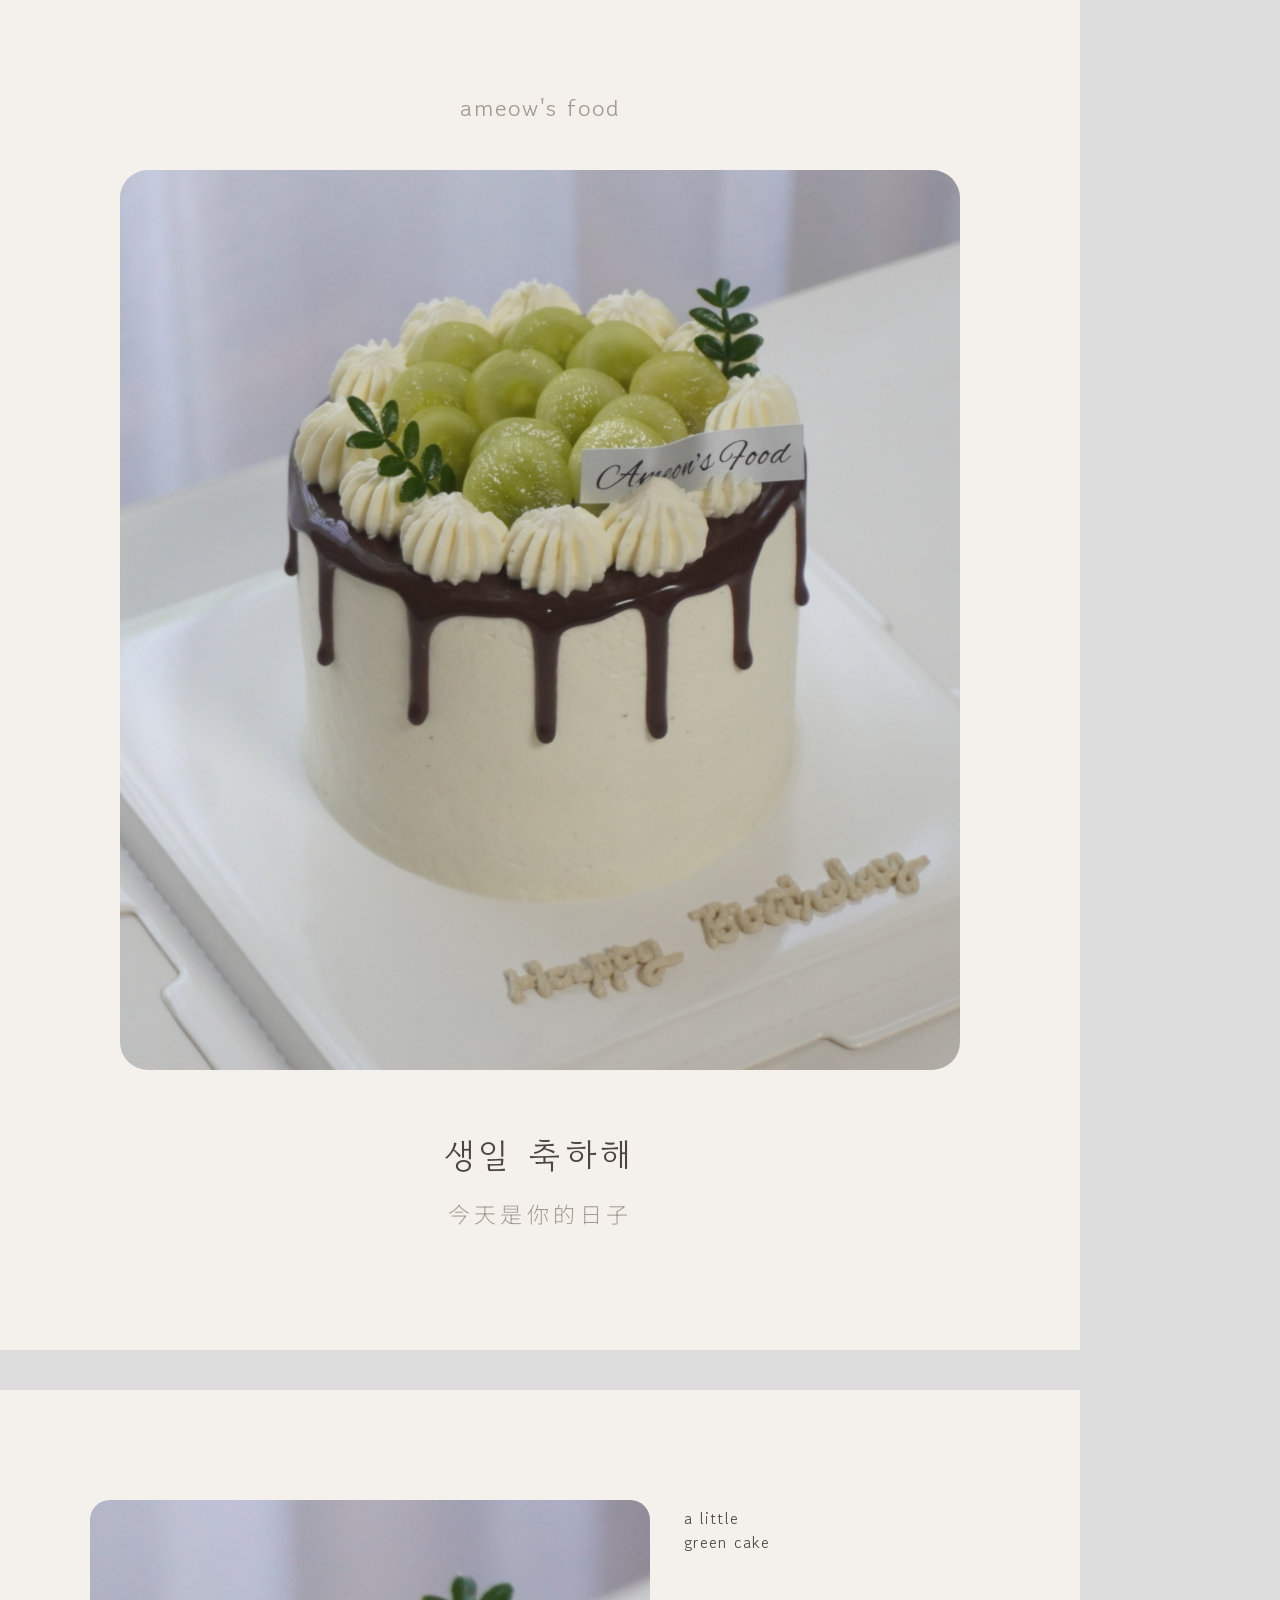
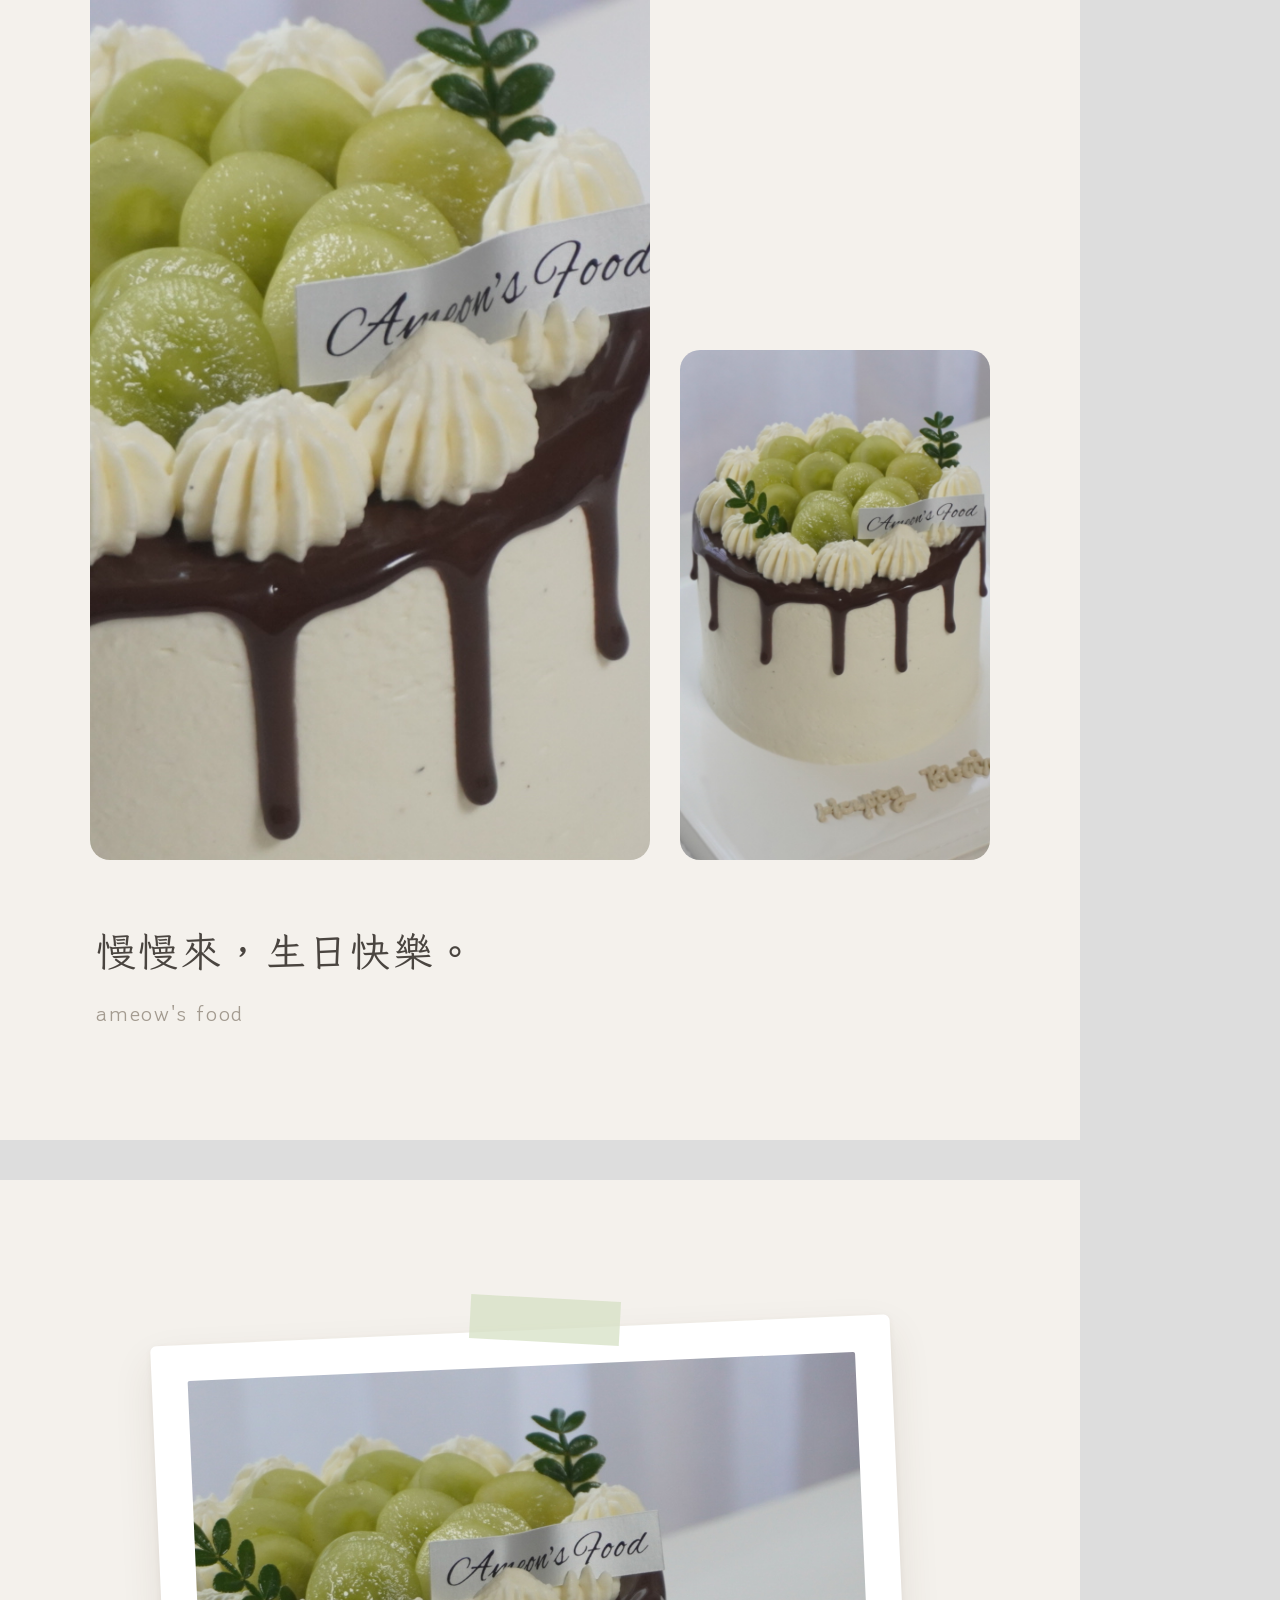
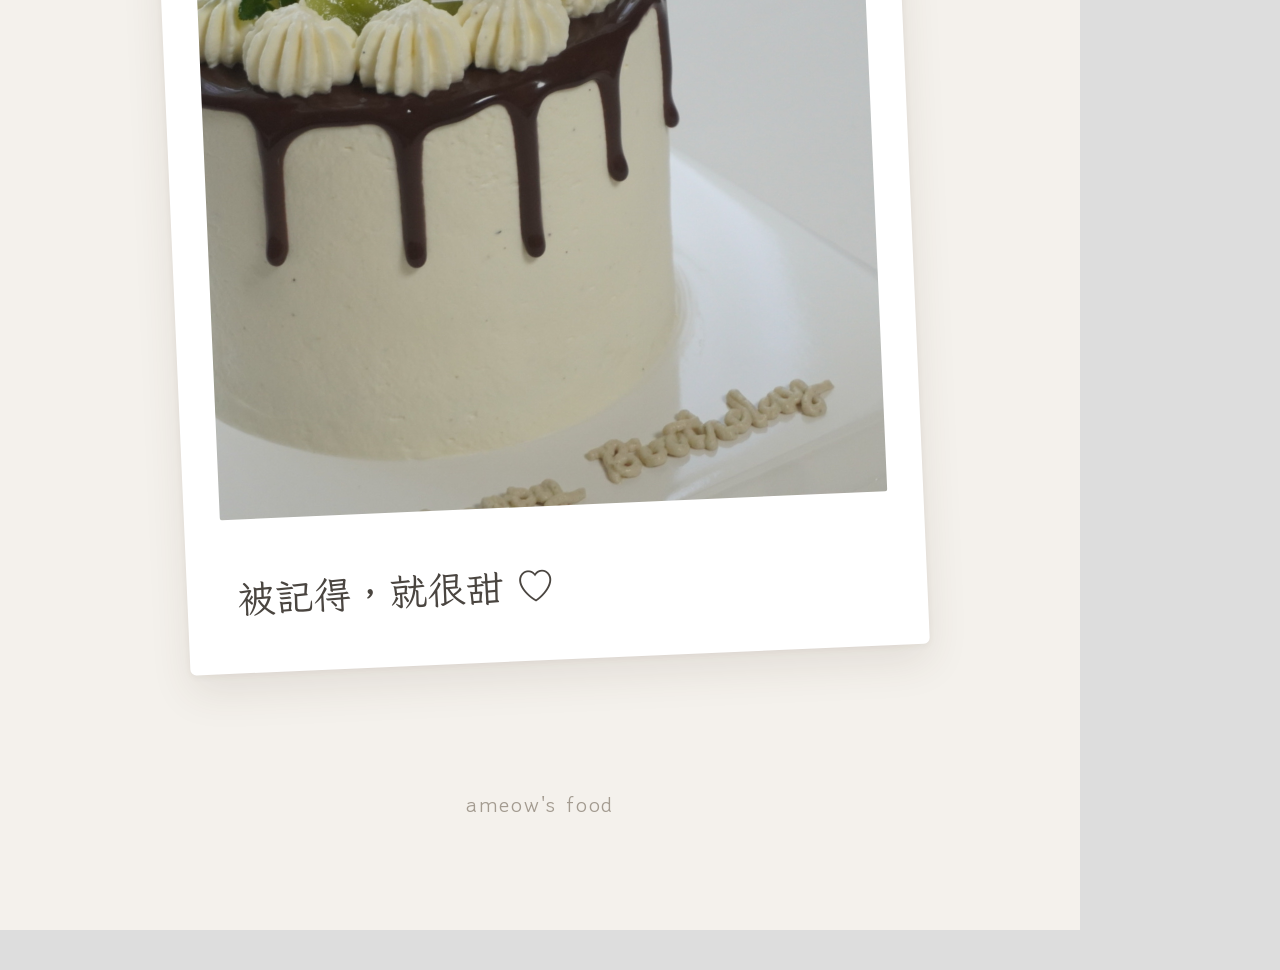
==== promo/src/posters-kr.html @ e51316c1 "新增韓系版宣傳圖三款（圓角大圖、雙圖拼貼、拍立得） Co-Authored-By: Claude Opus 5.5 <noreply@anthropic.com> Claude-Session: ht" ====
<!doctype html>
<html lang="zh-Hant">
<head>
<meta charset="utf-8">
<link href="fonts-kr.css" rel="stylesheet">
<style>
  :root {
    --bg: #f4f1ec;
    --ink: #4a4540;
    --soft: #a39b90;
  }
  * { margin: 0; padding: 0; box-sizing: border-box; }
  body { background: #ddd; font-family: "Noto Sans TC", sans-serif; font-weight: 300; color: var(--ink); }
  .poster { width: 1080px; height: 1350px; background: var(--bg); position: relative; overflow: hidden; margin-bottom: 40px; }
  .photo { position: absolute; background-size: cover; background-position: center; }
  .kr { font-family: "Gowun Dodum", sans-serif; }
  .en { font-family: "Gowun Dodum", sans-serif; letter-spacing: .08em; text-transform: lowercase; }
  .hand { font-family: "LXGW WenKai TC", serif; }

  /* ---------- 01：圓角大圖＋底部小字 ---------- */
  #k1 .top { position: absolute; top: 90px; left: 0; right: 0; text-align: center; font-size: 24px; color: var(--soft); }
  #k1 .photo { left: 120px; top: 170px; width: 840px; height: 900px; border-radius: 28px;
    background-image: url(cake-1.jpg); background-position: 50% 42%; }
  #k1 .cap { position: absolute; top: 1130px; left: 0; right: 0; text-align: center; }
  #k1 .cap .kr { font-size: 34px; letter-spacing: .12em; }
  #k1 .cap .zh { margin-top: 18px; font-size: 22px; color: var(--soft); letter-spacing: .2em; }

  /* ---------- 02：雙圖拼貼 ---------- */
  #k2 .a { left: 90px; top: 110px; width: 560px; height: 960px; border-radius: 20px;
    background-image: url(cake-3.jpg); background-position: 40% 50%; }
  #k2 .b { left: 680px; top: 560px; width: 310px; height: 510px; border-radius: 20px;
    background-image: url(cake-1.jpg); background-position: 50% 45%; }
  #k2 .side { position: absolute; left: 684px; top: 116px; }
  #k2 .side .en { font-size: 22px; color: var(--soft); line-height: 1.8; }
  #k2 .cap { position: absolute; left: 96px; top: 1135px; }
  #k2 .cap .hand { font-size: 40px; letter-spacing: .06em; }
  #k2 .cap .en { margin-top: 20px; font-size: 22px; color: var(--soft); }

  /* ---------- 03：拍立得 ---------- */
  #k3 .card { position: absolute; left: 170px; top: 150px; width: 740px; height: 930px; background: #fff;
    border-radius: 6px; transform: rotate(-2.5deg); box-shadow: 0 18px 40px rgba(80,60,40,.10), 0 2px 6px rgba(80,60,40,.06); }
  #k3 .card .photo { left: 36px; top: 36px; right: 36px; height: 740px; border-radius: 2px;
    background-image: url(cake-2.jpg); background-position: 40% 50%; }
  #k3 .card .hand { position: absolute; left: 50px; bottom: 50px; font-size: 38px; color: var(--ink); }
  #k3 .tape { position: absolute; left: 470px; top: 118px; width: 150px; height: 44px; background: rgba(214,224,196,.75); transform: rotate(3deg); }
  #k3 .foot { position: absolute; left: 0; right: 0; bottom: 110px; text-align: center; font-size: 22px; color: var(--soft); }
</style>
</head>
<body>

<section class="poster" id="k1">
  <div class="top en">ameow's food</div>
  <div class="photo"></div>
  <div class="cap">
    <div class="kr">생일 축하해</div>
    <div class="zh">今天是你的日子</div>
  </div>
</section>

<section class="poster" id="k2">
  <div class="photo a"></div>
  <div class="photo b"></div>
  <div class="side en">a little<br>green cake</div>
  <div class="cap">
    <div class="hand">慢慢來，生日快樂。</div>
    <div class="en">ameow's food</div>
  </div>
</section>

<section class="poster" id="k3">
  <div class="card">
    <div class="photo"></div>
    <div class="hand">被記得，就很甜 ♡</div>
  </div>
  <div class="tape"></div>
  <div class="foot en">ameow's food</div>
</section>

</body>
</html>
---- promo/src/fonts-kr.css ----
@font-face {
  font-family: 'Noto Sans TC';
  font-style: normal;
  font-weight: 300;
  src: url(fonts/kr-NotoSansTC-0.woff2) format('woff2');
  unicode-range: U+20, U+27, U+61-7a, U+1109, U+110b, U+110e, U+1112, U+1161-1162, U+116e, U+1175, U+11a8, U+11af, U+11bc, U+2661, U+3002, U+4eca, U+4f60, U+4f86, U+5929, U+5b50, U+5c31, U+5f88, U+5f97, U+5feb, U+6162, U+65e5, U+662f, U+6a02, U+751c, U+751f, U+7684, U+88ab, U+8a18, U+c0ac-c0ad, U+c0b4, U+c0c1, U+c0c8-c0c9, U+c0d0, U+c0dd, U+c218-c219, U+c220, U+c22d, U+c2dc-c2dd, U+c2e4, U+c2f1, U+c544-c545, U+c54c, U+c559, U+c560-c561, U+c568, U+c575, U+c6b0-c6b1, U+c6b8, U+c6c5, U+c774-c775, U+c77c, U+c789, U+cc28-cc29, U+cc30, U+cc3d, U+cc44-cc45, U+cc4c, U+cc59, U+cd94-cd95, U+cd9c, U+cda9, U+ce58-ce59, U+ce60, U+ce6d, U+d558-d559, U+d560, U+d56d, U+d574-d575, U+d57c, U+d589, U+d6c4-d6c5, U+d6cc, U+d6d9, U+d788-d789, U+d790, U+d79d, U+ff0c;
}
@font-face {
  font-family: 'Noto Sans TC';
  font-style: normal;
  font-weight: 400;
  src: url(fonts/kr-NotoSansTC-0.woff2) format('woff2');
  unicode-range: U+20, U+27, U+61-7a, U+1109, U+110b, U+110e, U+1112, U+1161-1162, U+116e, U+1175, U+11a8, U+11af, U+11bc, U+2661, U+3002, U+4eca, U+4f60, U+4f86, U+5929, U+5b50, U+5c31, U+5f88, U+5f97, U+5feb, U+6162, U+65e5, U+662f, U+6a02, U+751c, U+751f, U+7684, U+88ab, U+8a18, U+c0ac-c0ad, U+c0b4, U+c0c1, U+c0c8-c0c9, U+c0d0, U+c0dd, U+c218-c219, U+c220, U+c22d, U+c2dc-c2dd, U+c2e4, U+c2f1, U+c544-c545, U+c54c, U+c559, U+c560-c561, U+c568, U+c575, U+c6b0-c6b1, U+c6b8, U+c6c5, U+c774-c775, U+c77c, U+c789, U+cc28-cc29, U+cc30, U+cc3d, U+cc44-cc45, U+cc4c, U+cc59, U+cd94-cd95, U+cd9c, U+cda9, U+ce58-ce59, U+ce60, U+ce6d, U+d558-d559, U+d560, U+d56d, U+d574-d575, U+d57c, U+d589, U+d6c4-d6c5, U+d6cc, U+d6d9, U+d788-d789, U+d790, U+d79d, U+ff0c;
}
@font-face {
  font-family: 'Gowun Dodum';
  font-style: normal;
  font-weight: 400;
  src: url(fonts/kr-GowunDodum-0.woff2) format('woff2');
  unicode-range: U+20, U+27, U+61-7a, U+1109, U+110b, U+110e, U+1112, U+1161-1162, U+116e, U+1175, U+11a8, U+11af, U+11bc, U+2661, U+3002, U+4eca, U+4f60, U+4f86, U+5929, U+5b50, U+5c31, U+5f88, U+5f97, U+5feb, U+6162, U+65e5, U+662f, U+6a02, U+751c, U+751f, U+7684, U+88ab, U+8a18, U+c0ac-c0ad, U+c0b4, U+c0c1, U+c0c8-c0c9, U+c0d0, U+c0dd, U+c218-c219, U+c220, U+c22d, U+c2dc-c2dd, U+c2e4, U+c2f1, U+c544-c545, U+c54c, U+c559, U+c560-c561, U+c568, U+c575, U+c6b0-c6b1, U+c6b8, U+c6c5, U+c774-c775, U+c77c, U+c789, U+cc28-cc29, U+cc30, U+cc3d, U+cc44-cc45, U+cc4c, U+cc59, U+cd94-cd95, U+cd9c, U+cda9, U+ce58-ce59, U+ce60, U+ce6d, U+d558-d559, U+d560, U+d56d, U+d574-d575, U+d57c, U+d589, U+d6c4-d6c5, U+d6cc, U+d6d9, U+d788-d789, U+d790, U+d79d, U+ff0c;
}
@font-face {
  font-family: 'LXGW WenKai TC';
  font-style: normal;
  font-weight: 400;
  src: url(fonts/kr-LXGWWenKaiTC-0.woff2) format('woff2');
  unicode-range: U+20, U+27, U+61-7a, U+1109, U+110b, U+110e, U+1112, U+1161-1162, U+116e, U+1175, U+11a8, U+11af, U+11bc, U+2661, U+3002, U+4eca, U+4f60, U+4f86, U+5929, U+5b50, U+5c31, U+5f88, U+5f97, U+5feb, U+6162, U+65e5, U+662f, U+6a02, U+751c, U+751f, U+7684, U+88ab, U+8a18, U+c0ac-c0ad, U+c0b4, U+c0c1, U+c0c8-c0c9, U+c0d0, U+c0dd, U+c218-c219, U+c220, U+c22d, U+c2dc-c2dd, U+c2e4, U+c2f1, U+c544-c545, U+c54c, U+c559, U+c560-c561, U+c568, U+c575, U+c6b0-c6b1, U+c6b8, U+c6c5, U+c774-c775, U+c77c, U+c789, U+cc28-cc29, U+cc30, U+cc3d, U+cc44-cc45, U+cc4c, U+cc59, U+cd94-cd95, U+cd9c, U+cda9, U+ce58-ce59, U+ce60, U+ce6d, U+d558-d559, U+d560, U+d56d, U+d574-d575, U+d57c, U+d589, U+d6c4-d6c5, U+d6cc, U+d6d9, U+d788-d789, U+d790, U+d79d, U+ff0c;
}
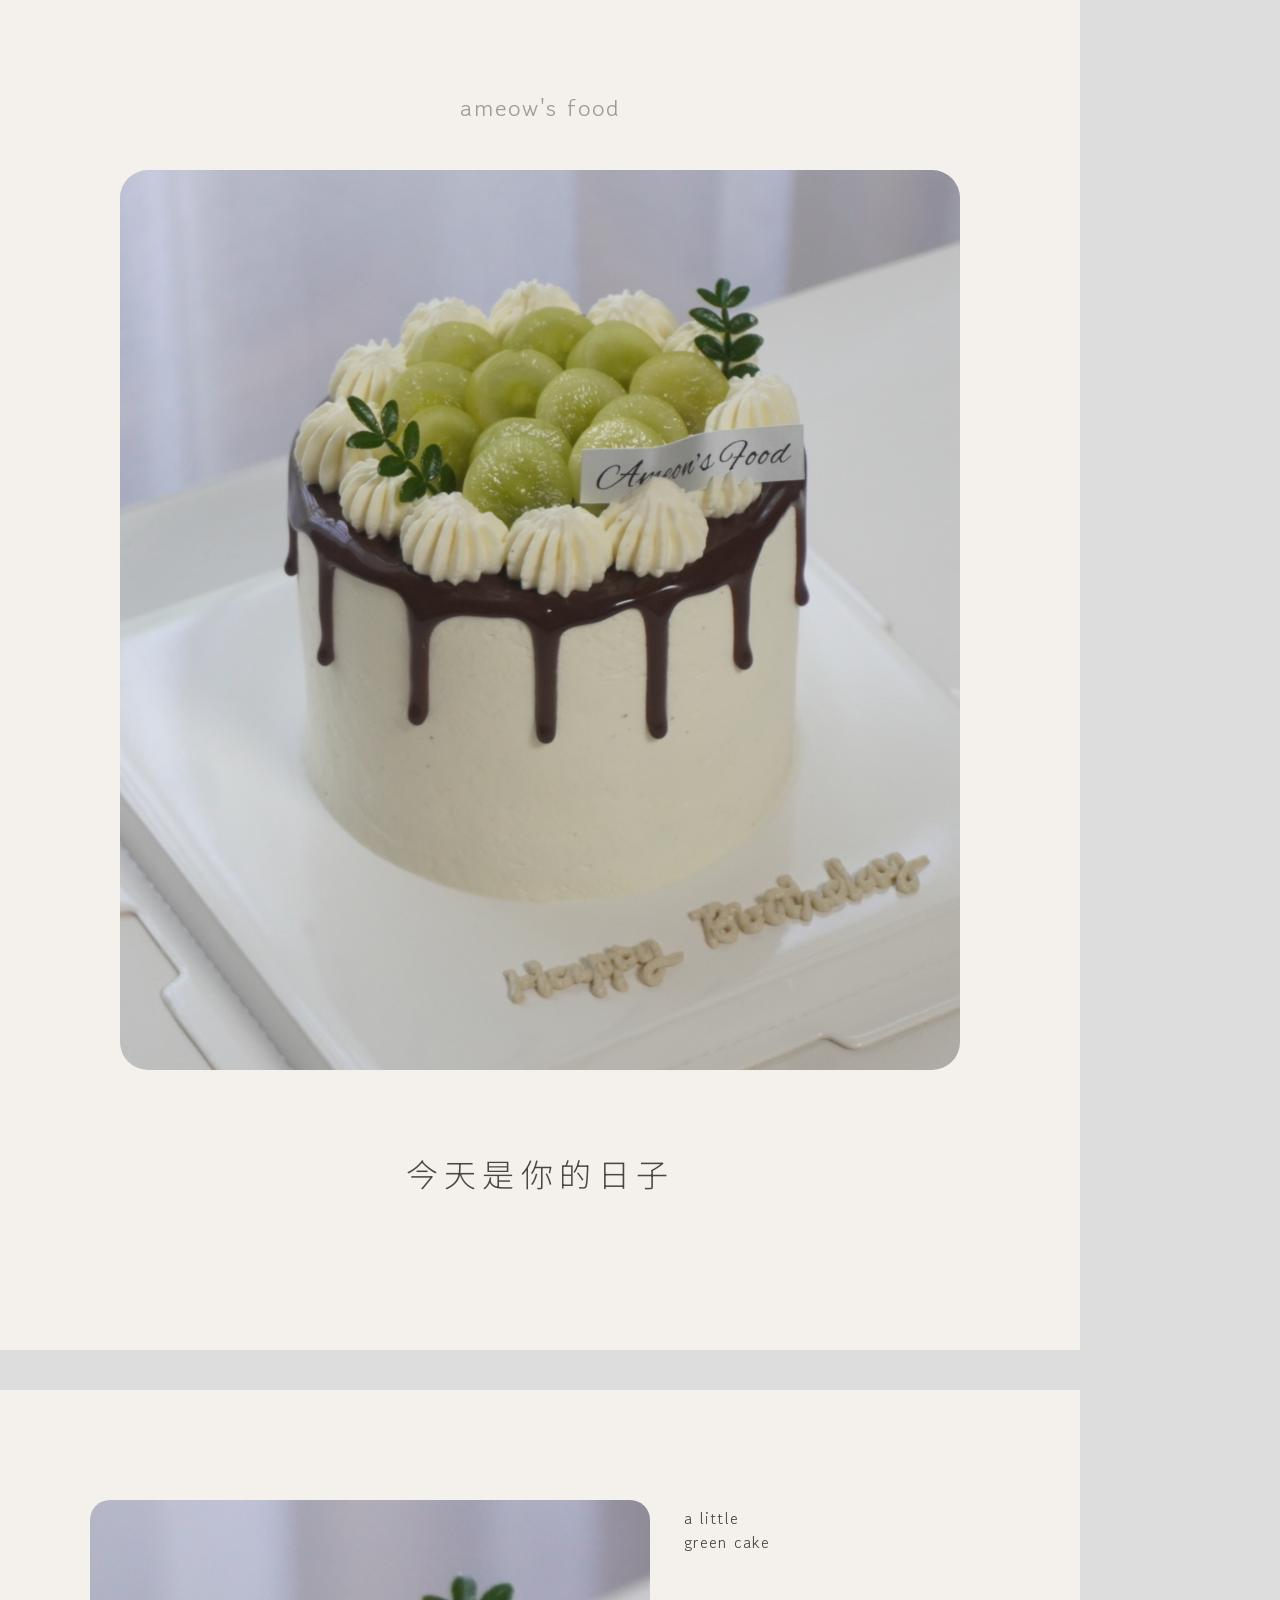
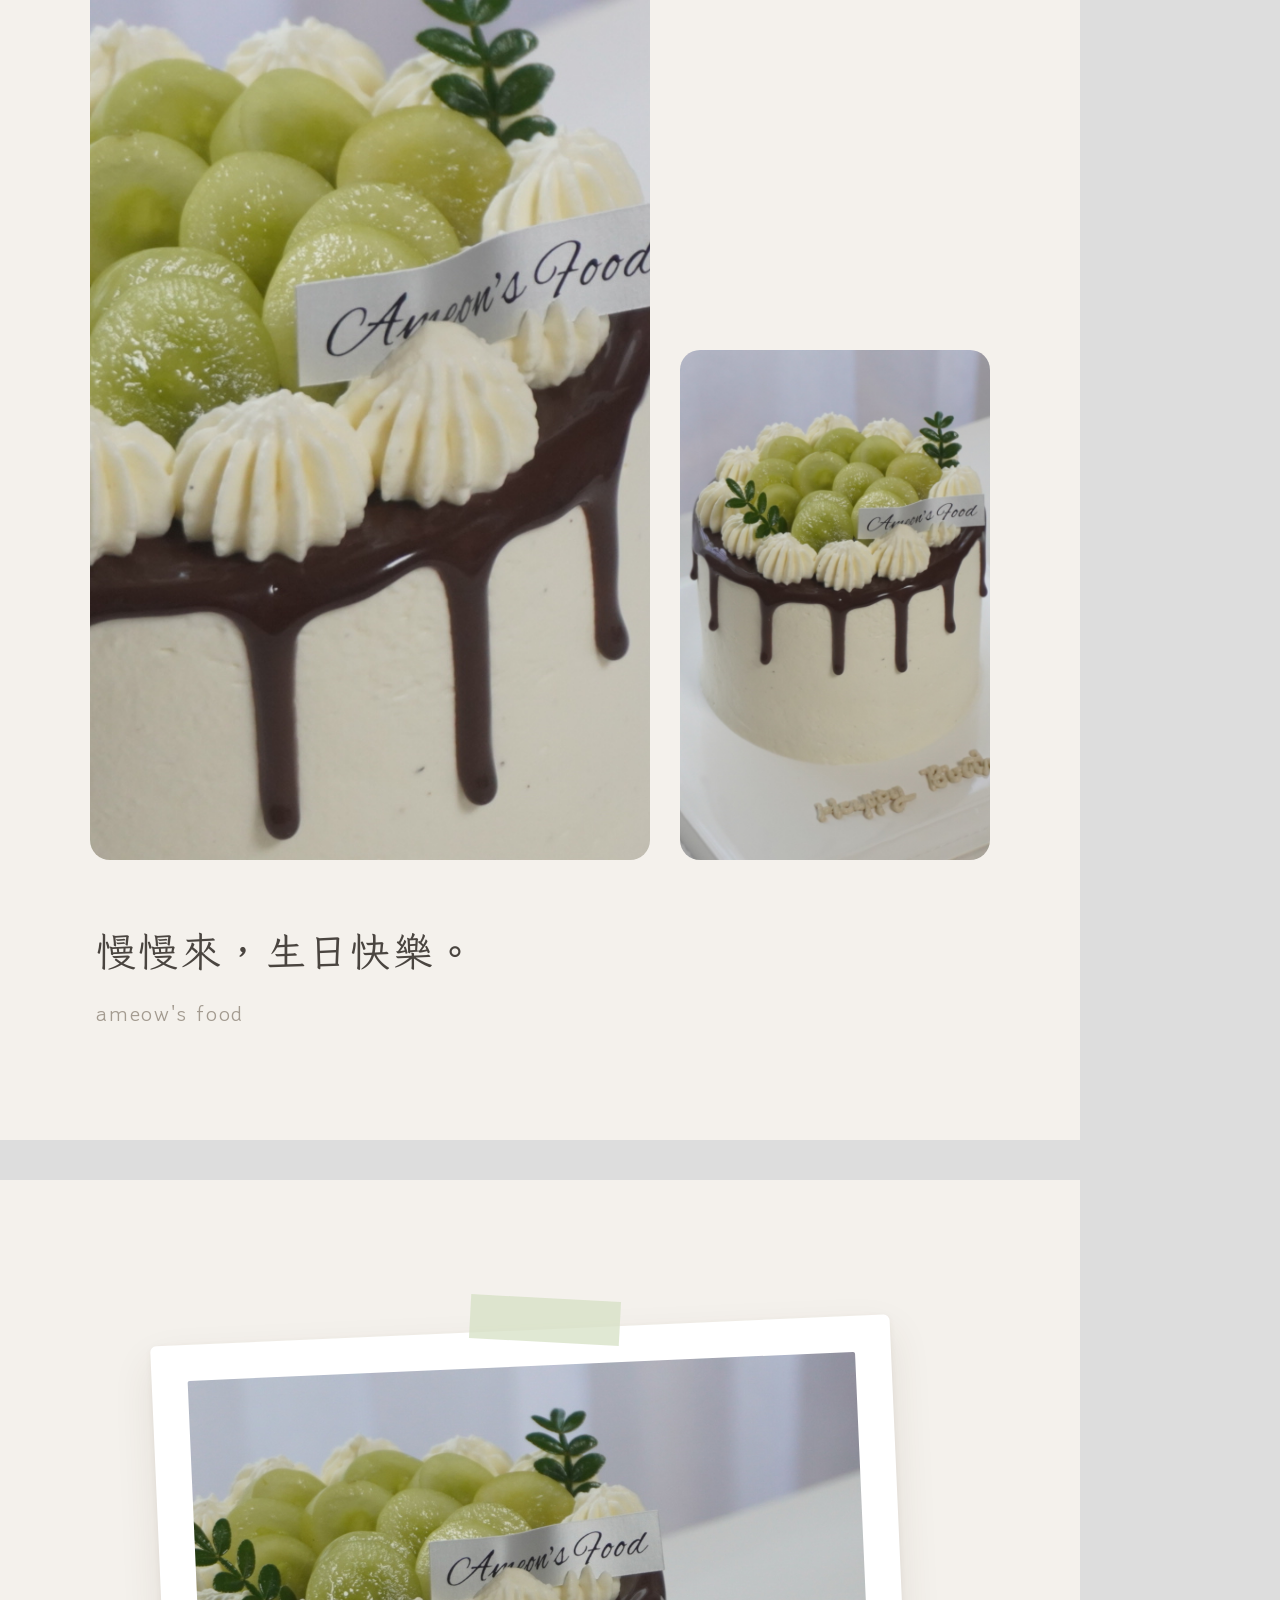
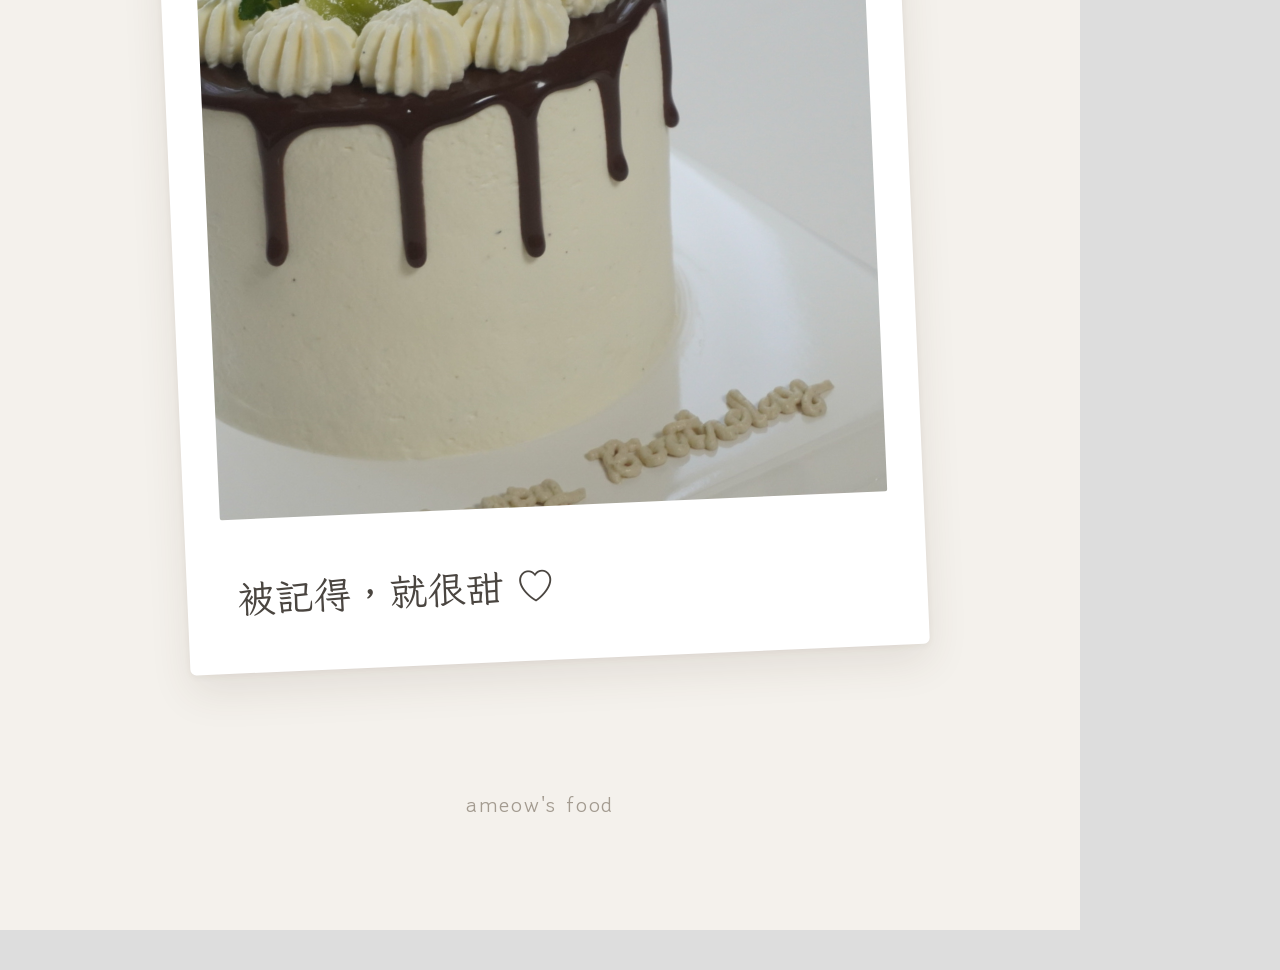
==== commit de539b4c: "韓系版第一張移除韓文標語 Co-Authored-By: Claude Opus 5.5 <noreply@anthropic.com> Claude-Session: https://claude." ====
--- a/promo/src/posters-kr.html
+++ b/promo/src/posters-kr.html
@@ -21,9 +21,9 @@
   #k1 .top { position: absolute; top: 90px; left: 0; right: 0; text-align: center; font-size: 24px; color: var(--soft); }
   #k1 .photo { left: 120px; top: 170px; width: 840px; height: 900px; border-radius: 28px;
     background-image: url(cake-1.jpg); background-position: 50% 42%; }
-  #k1 .cap { position: absolute; top: 1130px; left: 0; right: 0; text-align: center; }
+  #k1 .cap { position: absolute; top: 1150px; left: 0; right: 0; text-align: center; }
   #k1 .cap .kr { font-size: 34px; letter-spacing: .12em; }
-  #k1 .cap .zh { margin-top: 18px; font-size: 22px; color: var(--soft); letter-spacing: .2em; }
+  #k1 .cap .zh { font-size: 32px; letter-spacing: .2em; }
 
   /* ---------- 02：雙圖拼貼 ---------- */
   #k2 .a { left: 90px; top: 110px; width: 560px; height: 960px; border-radius: 20px;
@@ -52,7 +52,6 @@
   <div class="top en">ameow's food</div>
   <div class="photo"></div>
   <div class="cap">
-    <div class="kr">생일 축하해</div>
     <div class="zh">今天是你的日子</div>
   </div>
 </section>
